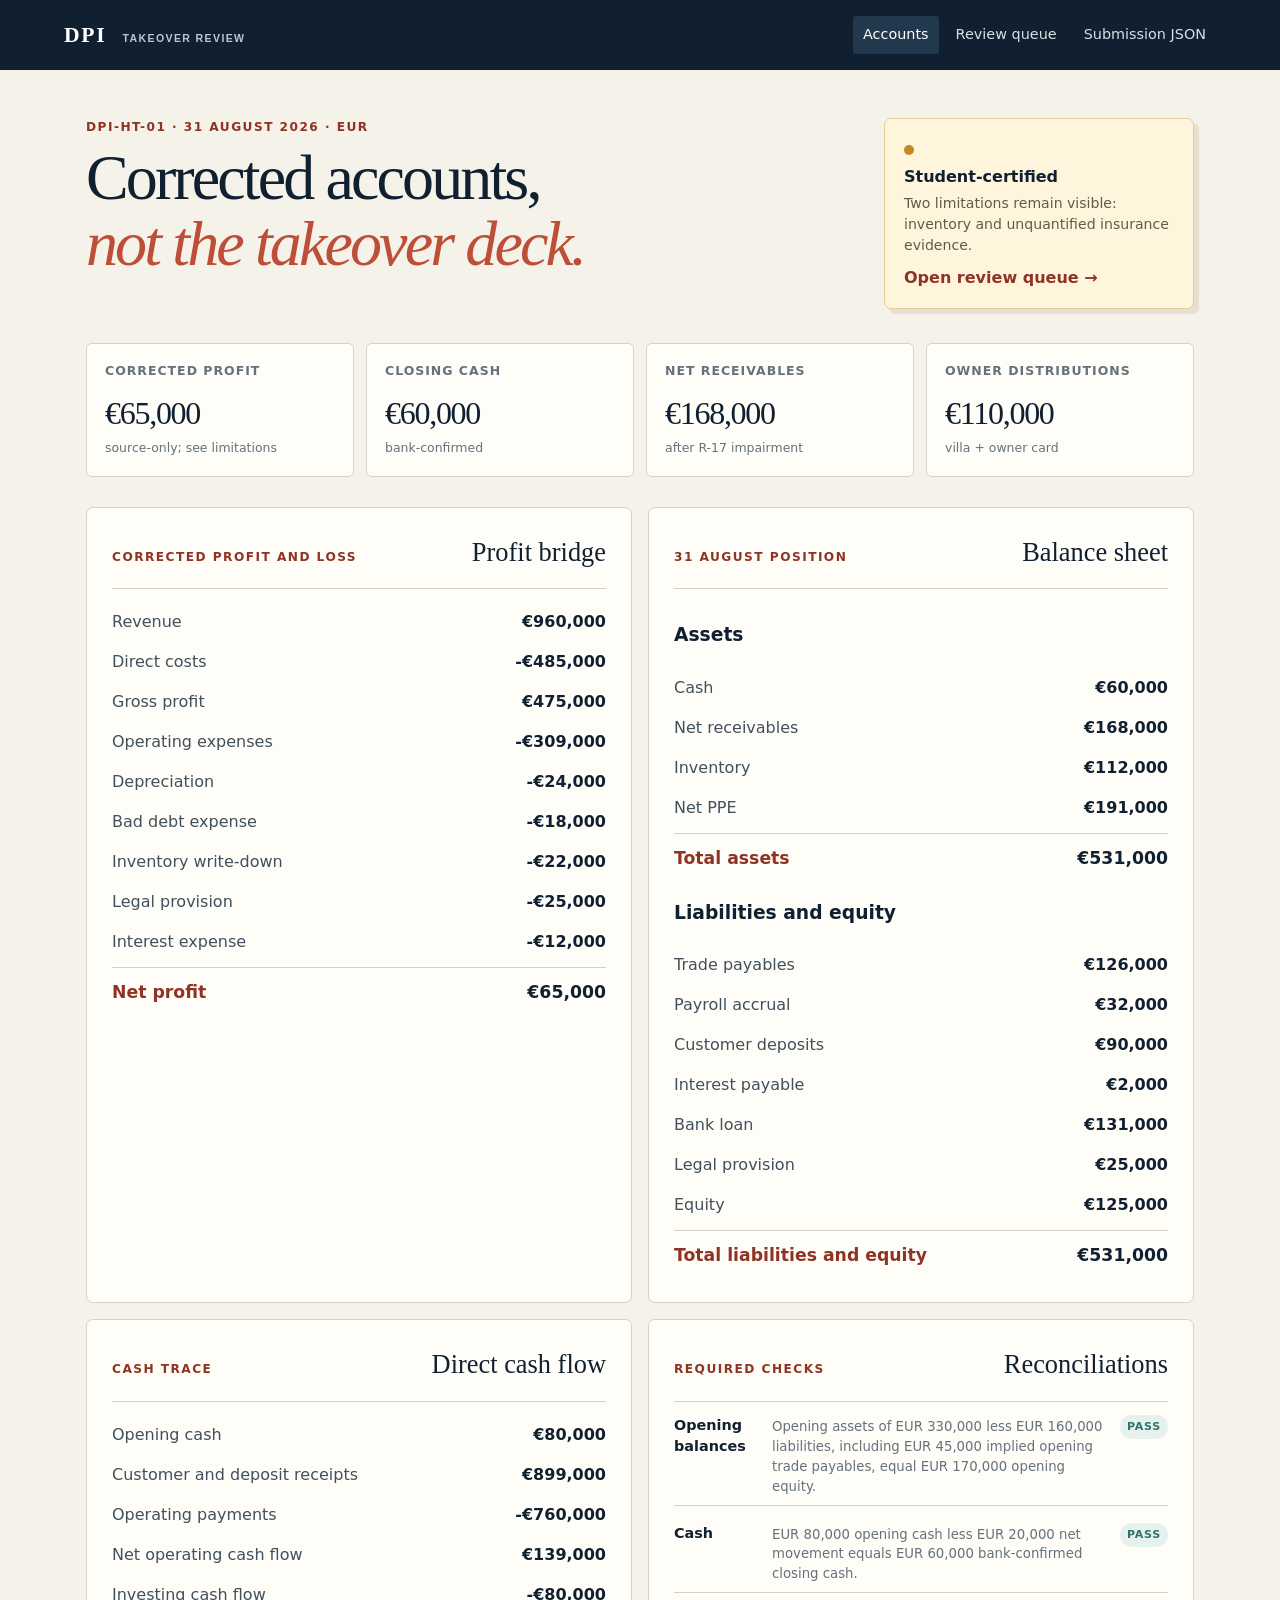
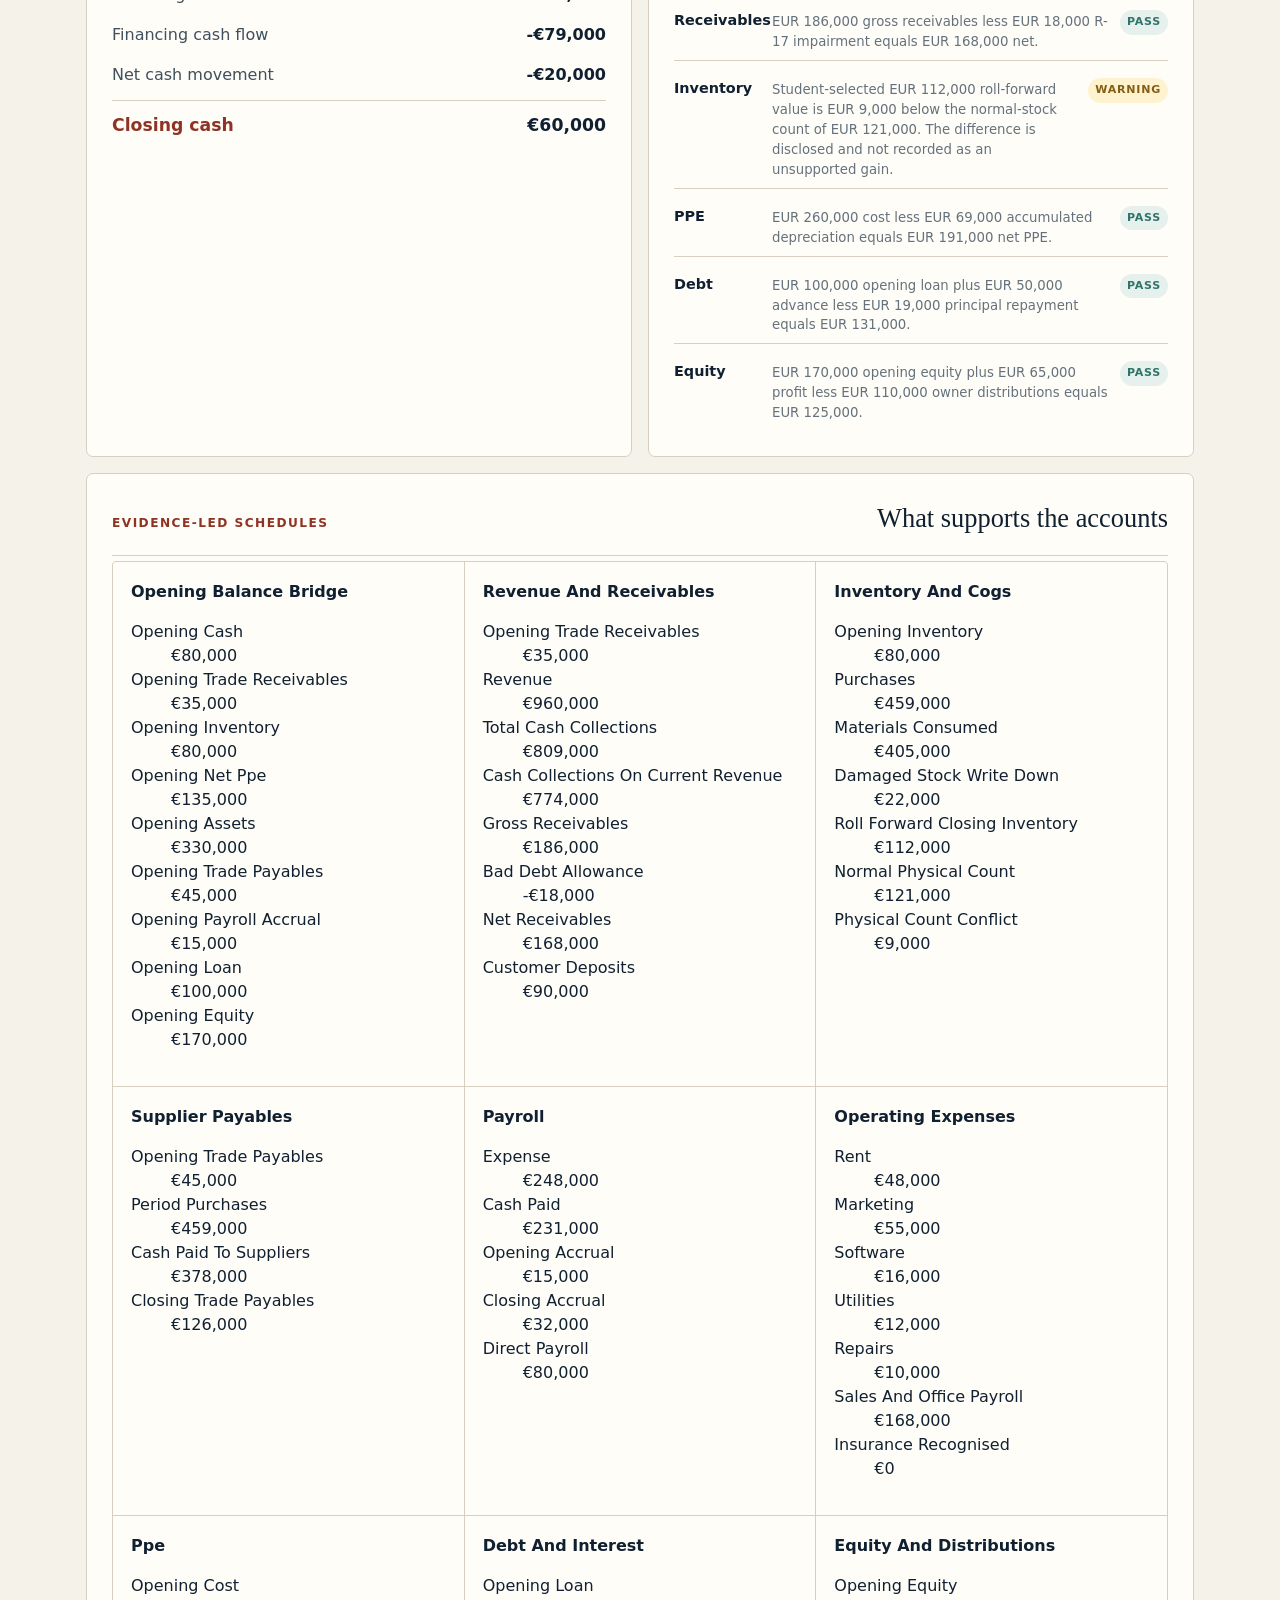
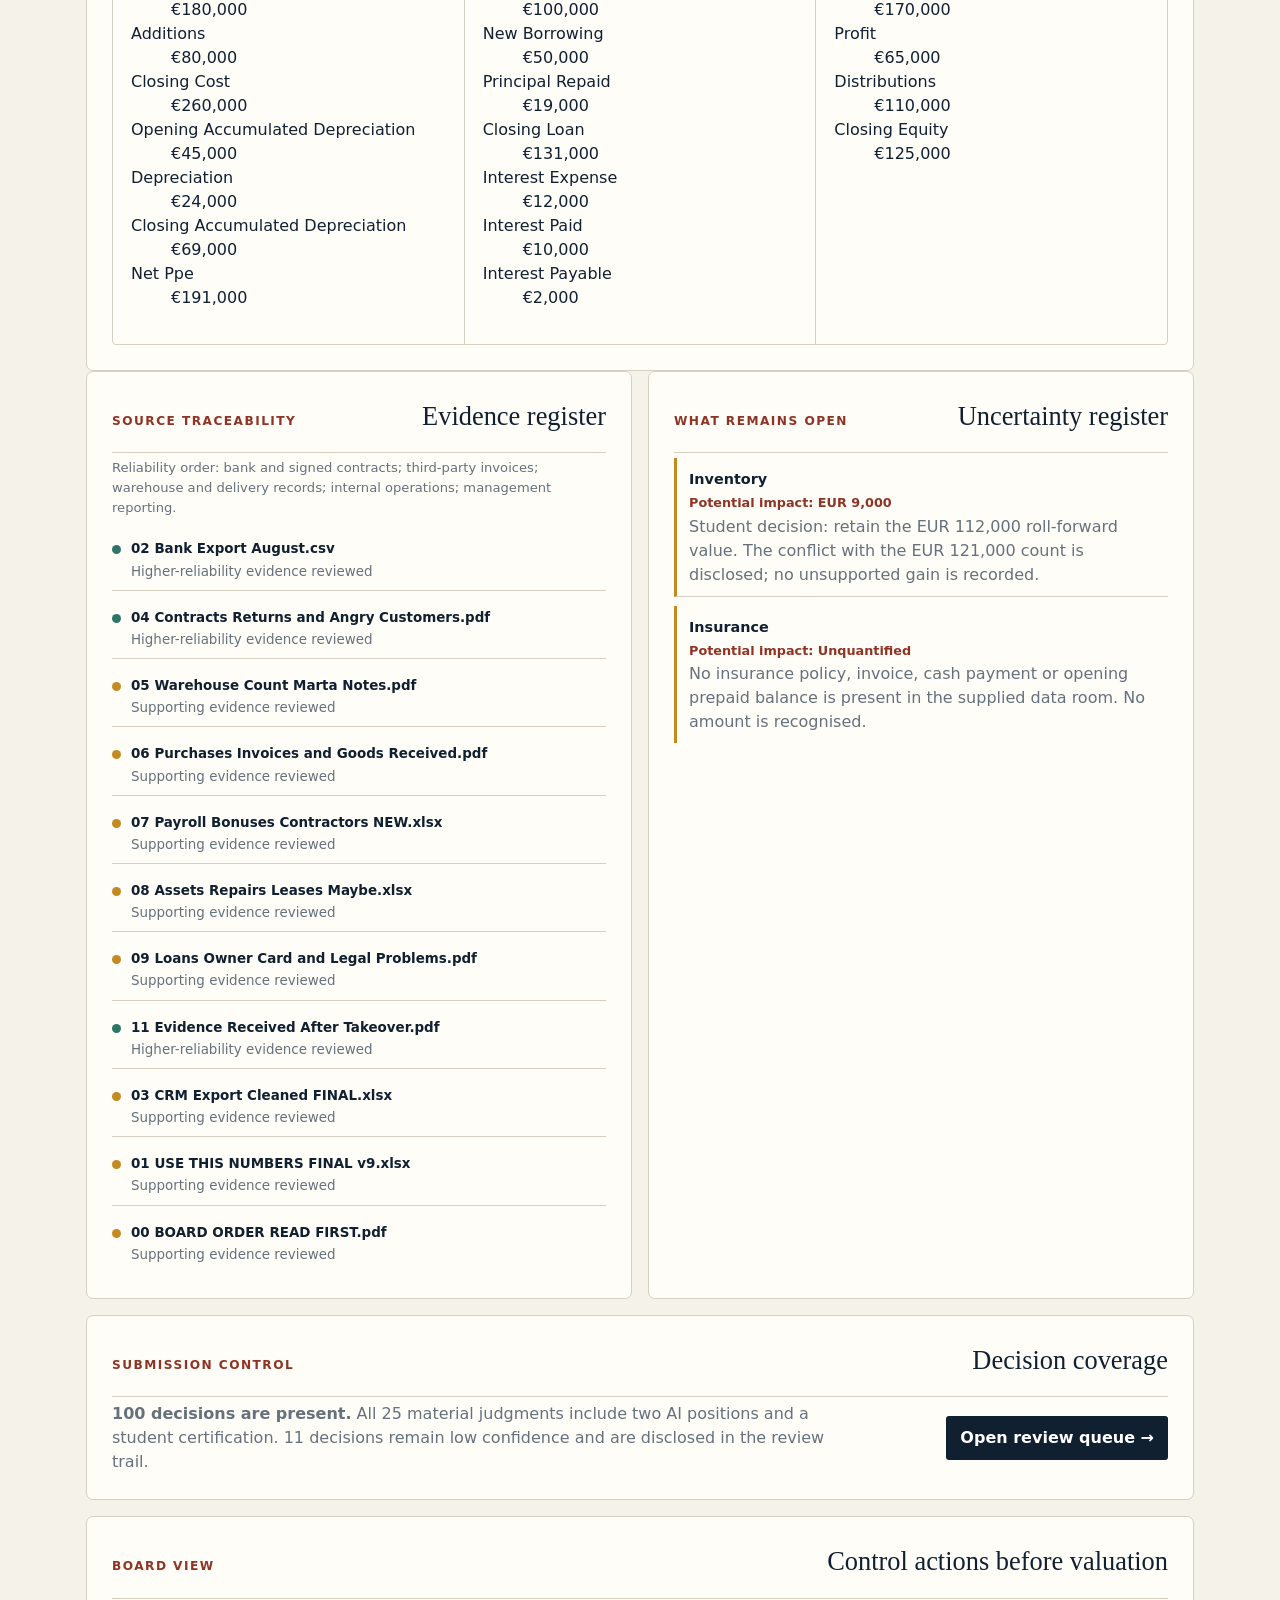
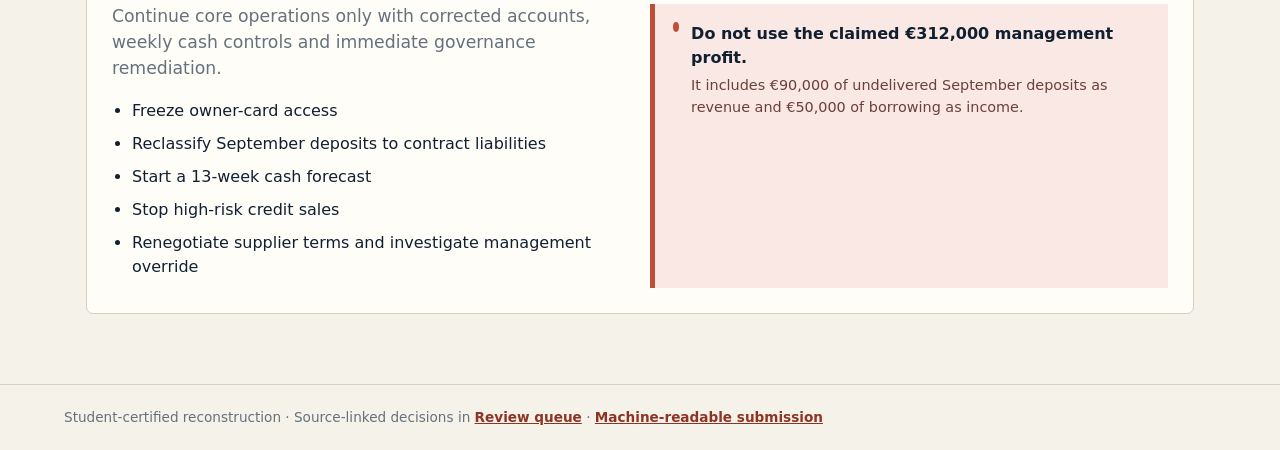
==== dpi-ht-01/index.html @ f5ee4459 "Add files via upload" ====
<!doctype html>
<html lang="en">
  <head>
    <meta charset="UTF-8" />
    <meta name="viewport" content="width=device-width, initial-scale=1.0" />
    <meta name="description" content="DPI hostile-takeover accounting reconstruction" />
    <title>DPI | Takeover Review</title>
    <link rel="icon" type="image/svg+xml" href="assets/favicon.svg" />
    <link rel="stylesheet" href="assets/site.css" />
  </head>
  <body data-page="main">
    <header class="topbar">
      <a class="brand" href="./">DPI <span>TAKEOVER REVIEW</span></a>
      <nav aria-label="Primary navigation"><a class="active" href="./">Accounts</a><a href="review/">Review queue</a><a href="submission.json">Submission JSON</a></nav>
    </header>
    <main class="shell">
      <section class="case-head">
        <div><p class="eyebrow">DPI-HT-01 · 31 August 2026 · EUR</p><h1>Corrected accounts,<br><em>not the takeover deck.</em></h1></div>
        <aside class="draft-card"><span class="signal amber"></span><strong>Student-certified</strong><p>Two limitations remain visible: inventory and unquantified insurance evidence.</p><a href="review/">Open review queue →</a></aside>
      </section>

      <section class="metric-grid" aria-label="Key reconstructed figures" id="metrics"></section>

      <section class="split-section">
        <div class="panel"><div class="panel-title"><p class="eyebrow">Corrected profit and loss</p><h2>Profit bridge</h2></div><div id="pnl" class="ledger"></div></div>
        <div class="panel"><div class="panel-title"><p class="eyebrow">31 August position</p><h2>Balance sheet</h2></div><div id="balance" class="ledger"></div></div>
      </section>

      <section class="split-section">
        <div class="panel"><div class="panel-title"><p class="eyebrow">Cash trace</p><h2>Direct cash flow</h2></div><div id="cashflow" class="ledger"></div></div>
        <div class="panel"><div class="panel-title"><p class="eyebrow">Required checks</p><h2>Reconciliations</h2></div><div id="reconciliations" class="check-list"></div></div>
      </section>

      <section class="panel wide"><div class="panel-title"><p class="eyebrow">Evidence-led schedules</p><h2>What supports the accounts</h2></div><div class="schedule-grid" id="schedules"></div></section>

      <section class="split-section">
        <div class="panel"><div class="panel-title"><p class="eyebrow">Source traceability</p><h2>Evidence register</h2></div><p class="small-note">Reliability order: bank and signed contracts; third-party invoices; warehouse and delivery records; internal operations; management reporting.</p><div id="evidence" class="evidence-register"></div></div>
        <div class="panel"><div class="panel-title"><p class="eyebrow">What remains open</p><h2>Uncertainty register</h2></div><div id="uncertainties" class="uncertainty-list"></div></div>
      </section>

      <section class="panel wide"><div class="panel-title"><p class="eyebrow">Submission control</p><h2>Decision coverage</h2></div><div id="decisionSummary" class="decision-summary"></div></section>

      <section class="panel wide"><div class="panel-title"><p class="eyebrow">Board view</p><h2>Control actions before valuation</h2></div><div class="board-grid"><div id="board"></div><div class="warning-note"><span class="signal red"></span><div><strong>Do not use the claimed €312,000 management profit.</strong><p>It includes €90,000 of undelivered September deposits as revenue and €50,000 of borrowing as income.</p></div></div></div></section>
    </main>
    <footer>Student-certified reconstruction · Source-linked decisions in <a href="review/">Review queue</a> · <a href="submission.json">Machine-readable submission</a></footer>
    <script type="module" src="assets/app.js"></script>
  </body>
</html>
---- dpi-ht-01/assets/site.css ----
:root{--ink:#102031;--paper:#f5f2ea;--panel:#fffdf8;--line:#d7d0c2;--muted:#65717c;--accent:#bd4e38;--accent-deep:#8f3425;--green:#2f7469;--amber:#c38a22;--red:#bd4e38}*{box-sizing:border-box}body{margin:0;background:var(--paper);color:var(--ink);font-family:Inter,ui-sans-serif,system-ui,-apple-system,BlinkMacSystemFont,"Segoe UI",sans-serif;font-size:16px;line-height:1.5}.topbar{min-height:70px;background:var(--ink);color:#fff;display:flex;align-items:center;justify-content:space-between;padding:0 5vw;gap:24px}.brand{font-family:Georgia,serif;font-size:1.35rem;letter-spacing:.08em;color:#fff;text-decoration:none;font-weight:700}.brand span{font:600 .66rem/1 Inter,ui-sans-serif,sans-serif;letter-spacing:.13em;color:#b8c8d2;margin-left:9px}.topbar nav{display:flex;align-items:center;gap:7px;flex-wrap:wrap}.topbar nav a{color:#d7e0e5;text-decoration:none;padding:8px 10px;border-radius:3px;font-size:.9rem}.topbar nav a:hover,.topbar nav a.active{background:#22384c;color:#fff}.shell{max-width:1160px;margin:0 auto;padding:48px 26px 70px}.case-head,.review-head{display:flex;align-items:flex-start;justify-content:space-between;gap:36px;margin-bottom:34px}.eyebrow{font-size:.76rem;text-transform:uppercase;letter-spacing:.12em;font-weight:800;color:var(--accent-deep);margin:0 0 9px}h1,h2,p{margin-top:0}h1{font-family:Georgia,serif;font-size:clamp(2.25rem,5vw,4.6rem);font-weight:500;line-height:1.03;letter-spacing:-.045em;margin-bottom:0}h1 em{color:var(--accent);font-style:italic}.lede{max-width:730px;font-size:1.08rem;color:var(--muted)}h2{font-family:Georgia,serif;font-size:1.65rem;font-weight:500;margin-bottom:0}.draft-card{width:310px;flex:0 0 auto;background:#fff5dc;border:1px solid #e4cf96;border-radius:7px;padding:18px 19px;box-shadow:5px 5px 0 #e7dfcf}.draft-card strong{display:block;margin:4px 0}.draft-card p{font-size:.88rem;color:#625b48;margin-bottom:10px}.draft-card a{color:var(--accent-deep);font-weight:800;text-decoration:none}.signal{display:inline-block;width:10px;height:10px;border-radius:50%;background:var(--amber);vertical-align:middle}.signal.red{background:var(--red)}.signal.amber{background:var(--amber)}.metric-grid{display:grid;grid-template-columns:repeat(4,1fr);gap:12px;margin:0 0 30px}.metric{background:var(--panel);border:1px solid var(--line);padding:18px;border-radius:6px}.metric .label{color:var(--muted);font-size:.78rem;font-weight:700;text-transform:uppercase;letter-spacing:.08em}.metric .value{font-family:Georgia,serif;font-size:2rem;letter-spacing:-.04em;margin:8px 0 0}.metric .note{font-size:.78rem;color:var(--muted);margin:2px 0 0}.split-section{display:grid;grid-template-columns:1fr 1fr;gap:16px;margin-bottom:16px}.panel{background:var(--panel);border:1px solid var(--line);border-radius:7px;padding:25px}.panel.wide{margin-top:16px}.panel-title{display:flex;justify-content:space-between;align-items:baseline;border-bottom:1px solid var(--line);padding-bottom:16px;margin-bottom:5px}.panel-title .eyebrow{margin:0}.ledger{padding-top:8px}.ledger-row{display:flex;justify-content:space-between;gap:10px;padding:8px 0;color:#40505d}.ledger-row strong{color:var(--ink)}.ledger-row.total{border-top:1px solid var(--line);margin-top:5px;padding-top:12px;font-weight:800;color:var(--ink)}.ledger-row.emphasis{color:var(--accent-deep);font-size:1.08rem}.schedule-grid{display:grid;grid-template-columns:repeat(3,1fr);gap:1px;background:var(--line);border:1px solid var(--line);border-radius:4px;overflow:hidden}.schedule{padding:18px;background:var(--panel)}.schedule h3{font-size:1rem;margin:0 0 7px}.schedule p{font-size:.87rem;color:var(--muted);margin:0}.schedule strong{font-family:Georgia,serif;font-size:1.5rem;color:var(--ink);display:block;margin:8px 0 2px}.board-grid{display:grid;grid-template-columns:1fr 1fr;gap:20px}.board-grid ul{margin:0;padding-left:20px}.board-grid li{margin:0 0 9px}.warning-note{background:#f9e8e3;border-left:5px solid var(--accent);padding:18px;display:flex;gap:12px;align-items:flex-start}.warning-note p{margin:5px 0 0;color:#6b413a;font-size:.9rem}footer{border-top:1px solid var(--line);padding:22px 5vw;color:var(--muted);font-size:.85rem}footer a{color:var(--accent-deep);font-weight:700}.review-head{margin-bottom:20px}.review-head h1{font-size:clamp(2.4rem,5vw,4rem)}.review-counts{display:flex;gap:8px;flex-wrap:wrap;max-width:350px;justify-content:flex-end}.count-chip{border:1px solid var(--line);background:var(--panel);padding:8px 10px;font-size:.8rem}.count-chip strong{display:block;font-size:1.25rem;color:var(--accent-deep)}.filterbar{display:flex;gap:8px;flex-wrap:wrap;border-top:1px solid var(--line);border-bottom:1px solid var(--line);padding:14px 0;margin-bottom:18px}.filterbar button{background:transparent;border:1px solid var(--line);color:var(--ink);padding:8px 11px;border-radius:3px;font:700 .83rem Inter,ui-sans-serif,sans-serif;cursor:pointer}.filterbar button:hover,.filterbar button.selected{background:var(--ink);color:#fff;border-color:var(--ink)}.decision-list{display:grid;gap:9px}.decision{background:var(--panel);border:1px solid var(--line);border-radius:5px;padding:17px 18px}.decision header{display:flex;gap:10px;align-items:flex-start;justify-content:space-between}.decision-id{font-size:.76rem;letter-spacing:.09em;font-weight:800;color:var(--accent-deep)}.decision h3{font-size:1rem;margin:3px 0 0}.decision .answer{margin:12px 0 0;color:#344553}.badges{display:flex;gap:6px;flex-wrap:wrap;justify-content:flex-end}.badge{font-size:.7rem;text-transform:uppercase;letter-spacing:.06em;font-weight:800;padding:4px 7px;border-radius:20px;background:#e5e8e6;color:#455451;white-space:nowrap}.badge.material{background:#fee7e1;color:#8f3425}.badge.low,.badge.open{background:#fff2ce;color:#855e14}.evidence{font-size:.78rem;color:var(--muted);margin:10px 0 0}.evidence b{color:#43515c}.judgment{margin-top:12px;padding:12px;background:#f8f3e9;border-left:3px solid var(--amber);font-size:.86rem;color:#5e594e}.judgment p:last-child{margin-bottom:0}@media(max-width:800px){.topbar{padding:14px 6vw;align-items:flex-start;flex-direction:column}.shell{padding:32px 18px 52px}.case-head,.review-head{flex-direction:column;gap:22px}.draft-card{width:auto}.metric-grid,.schedule-grid{grid-template-columns:repeat(2,1fr)}.split-section,.board-grid{grid-template-columns:1fr}.review-counts{justify-content:flex-start}}@media(max-width:480px){.metric-grid,.schedule-grid{grid-template-columns:1fr}.panel{padding:19px}.topbar nav a{padding:6px}.brand span{display:block;margin:3px 0 0}}
.small-note{font-size:.82rem;color:var(--muted);margin:0 0 14px}.check-list,.evidence-register,.uncertainty-list{display:grid;gap:9px}.check-row,.source-row,.uncertainty{border-bottom:1px solid var(--line);padding:8px 0}.check-row:last-child,.source-row:last-child,.uncertainty:last-child{border-bottom:0}.check-row{display:grid;grid-template-columns:88px 1fr auto;gap:10px;align-items:start;font-size:.83rem}.check-row strong{font-size:.9rem}.check-row p,.source-row p,.uncertainty p{color:var(--muted);margin:2px 0 0}.status{font-size:.69rem;text-transform:uppercase;letter-spacing:.07em;font-weight:800;border-radius:999px;padding:4px 7px;background:#e6f0ed;color:var(--green);white-space:nowrap}.status.warning,.status.required{background:#fff2ce;color:#855e14}.source-row{display:flex;gap:10px;align-items:flex-start;font-size:.84rem}.source-row .source-dot{width:9px;height:9px;border-radius:50%;background:var(--green);margin-top:6px;flex:0 0 auto}.source-row.supporting .source-dot{background:var(--amber)}.source-row strong{display:block}.uncertainty{border-left:3px solid var(--amber);padding:9px 0 9px 12px}.uncertainty strong{font-size:.9rem}.uncertainty .impact{display:block;color:var(--accent-deep);font-weight:800;font-size:.8rem;margin-top:2px}.decision-summary{display:grid;grid-template-columns:1fr auto;gap:20px;align-items:center}.decision-summary p{margin:0;color:var(--muted);max-width:720px}.decision-summary a{background:var(--ink);color:#fff;text-decoration:none;font-weight:800;padding:10px 14px;border-radius:3px;white-space:nowrap}@media(max-width:800px){.decision-summary{grid-template-columns:1fr}.check-row{grid-template-columns:76px 1fr}.check-row .status{grid-column:2;justify-self:start}}
.review-trail{display:grid;gap:0;margin-top:14px;border:1px solid #e3d8c4;background:#fcf8ef}.review-trail>div{padding:12px 14px;border-bottom:1px solid #e3d8c4}.review-trail>div:last-child{border-bottom:0}.review-trail span{display:block;font-size:.7rem;text-transform:uppercase;letter-spacing:.08em;color:var(--accent-deep);font-weight:800;margin-bottom:4px}.review-trail p{margin:0;color:#4d514d;font-size:.88rem}.effect-grid{display:grid;grid-template-columns:repeat(5,1fr);gap:8px;margin:8px 0 0}.effect-grid div{background:#fffdf8;padding:8px;border:1px solid #e6dece}.effect-grid dt{font-size:.72rem;color:var(--muted);font-weight:700}.effect-grid dd{margin:3px 0 0;font-family:Georgia,serif;font-size:1rem;color:var(--ink)}@media(max-width:600px){.effect-grid{grid-template-columns:repeat(2,1fr)}}
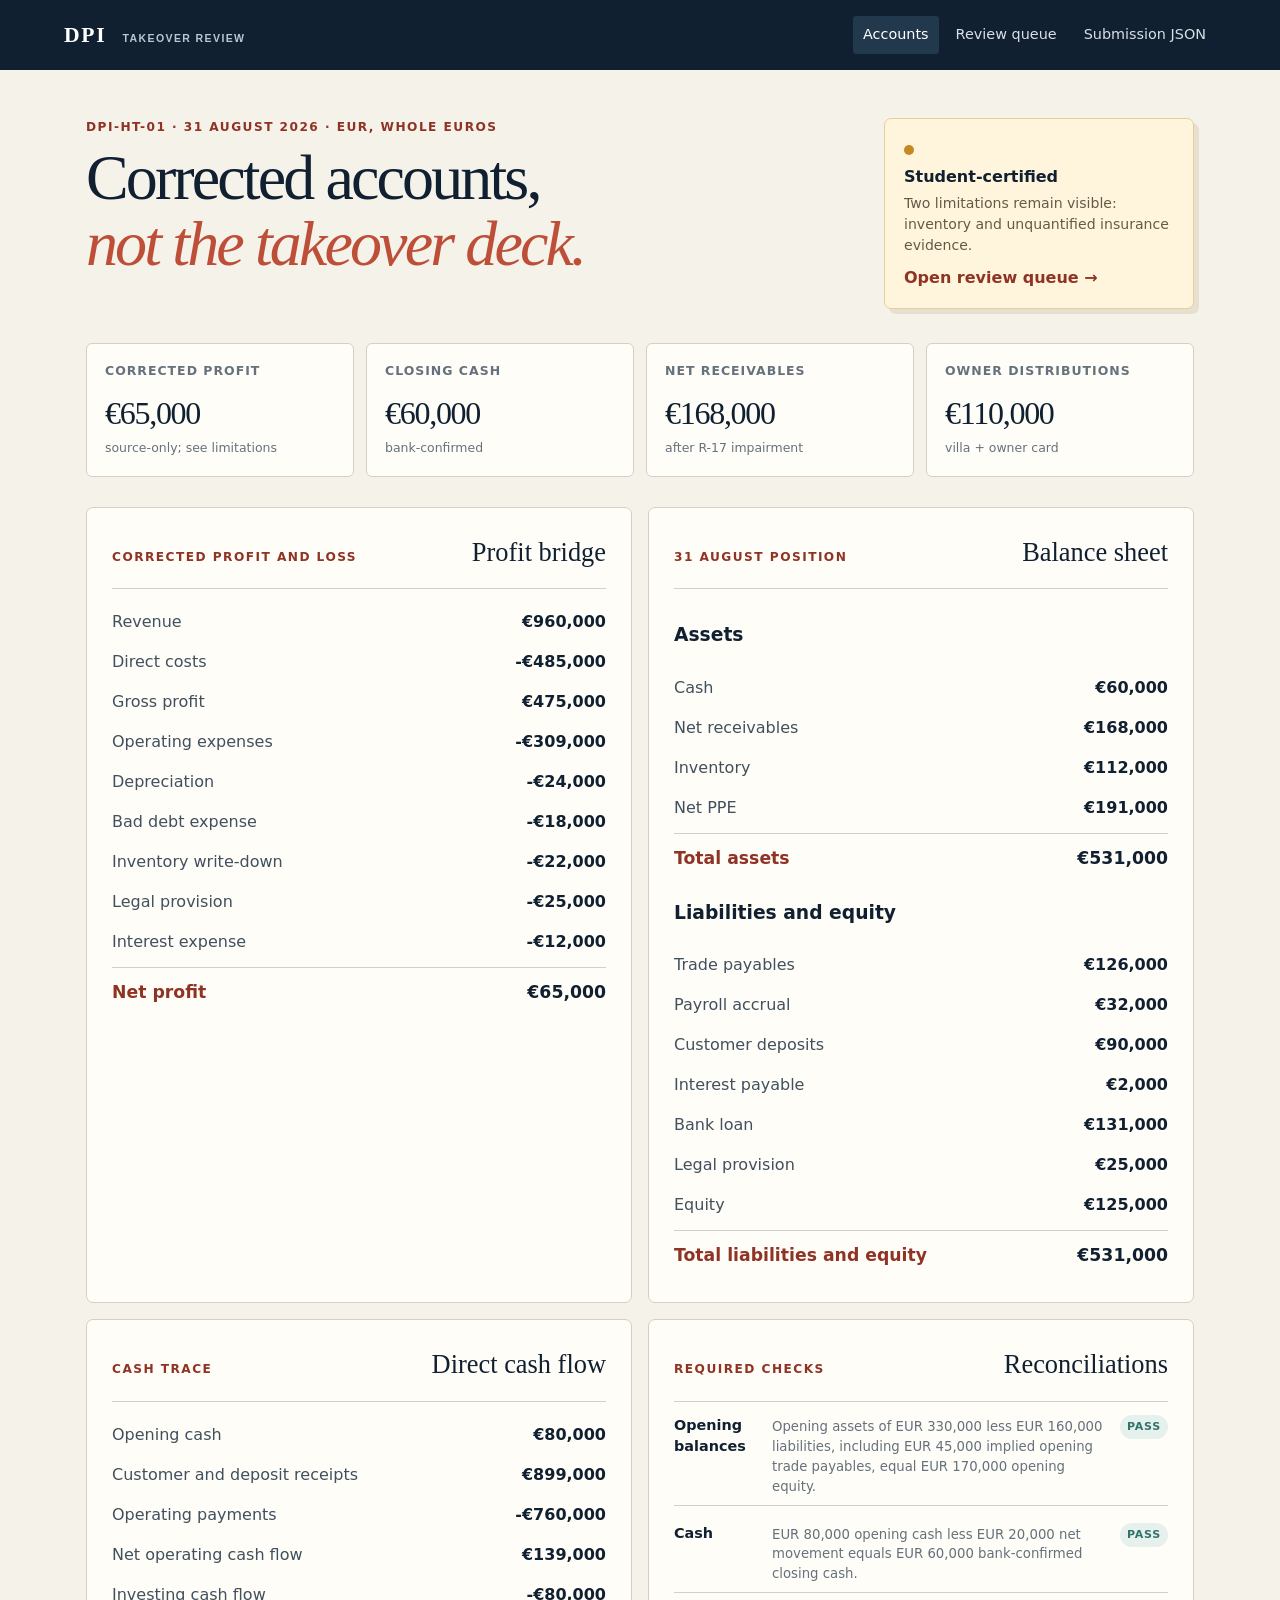
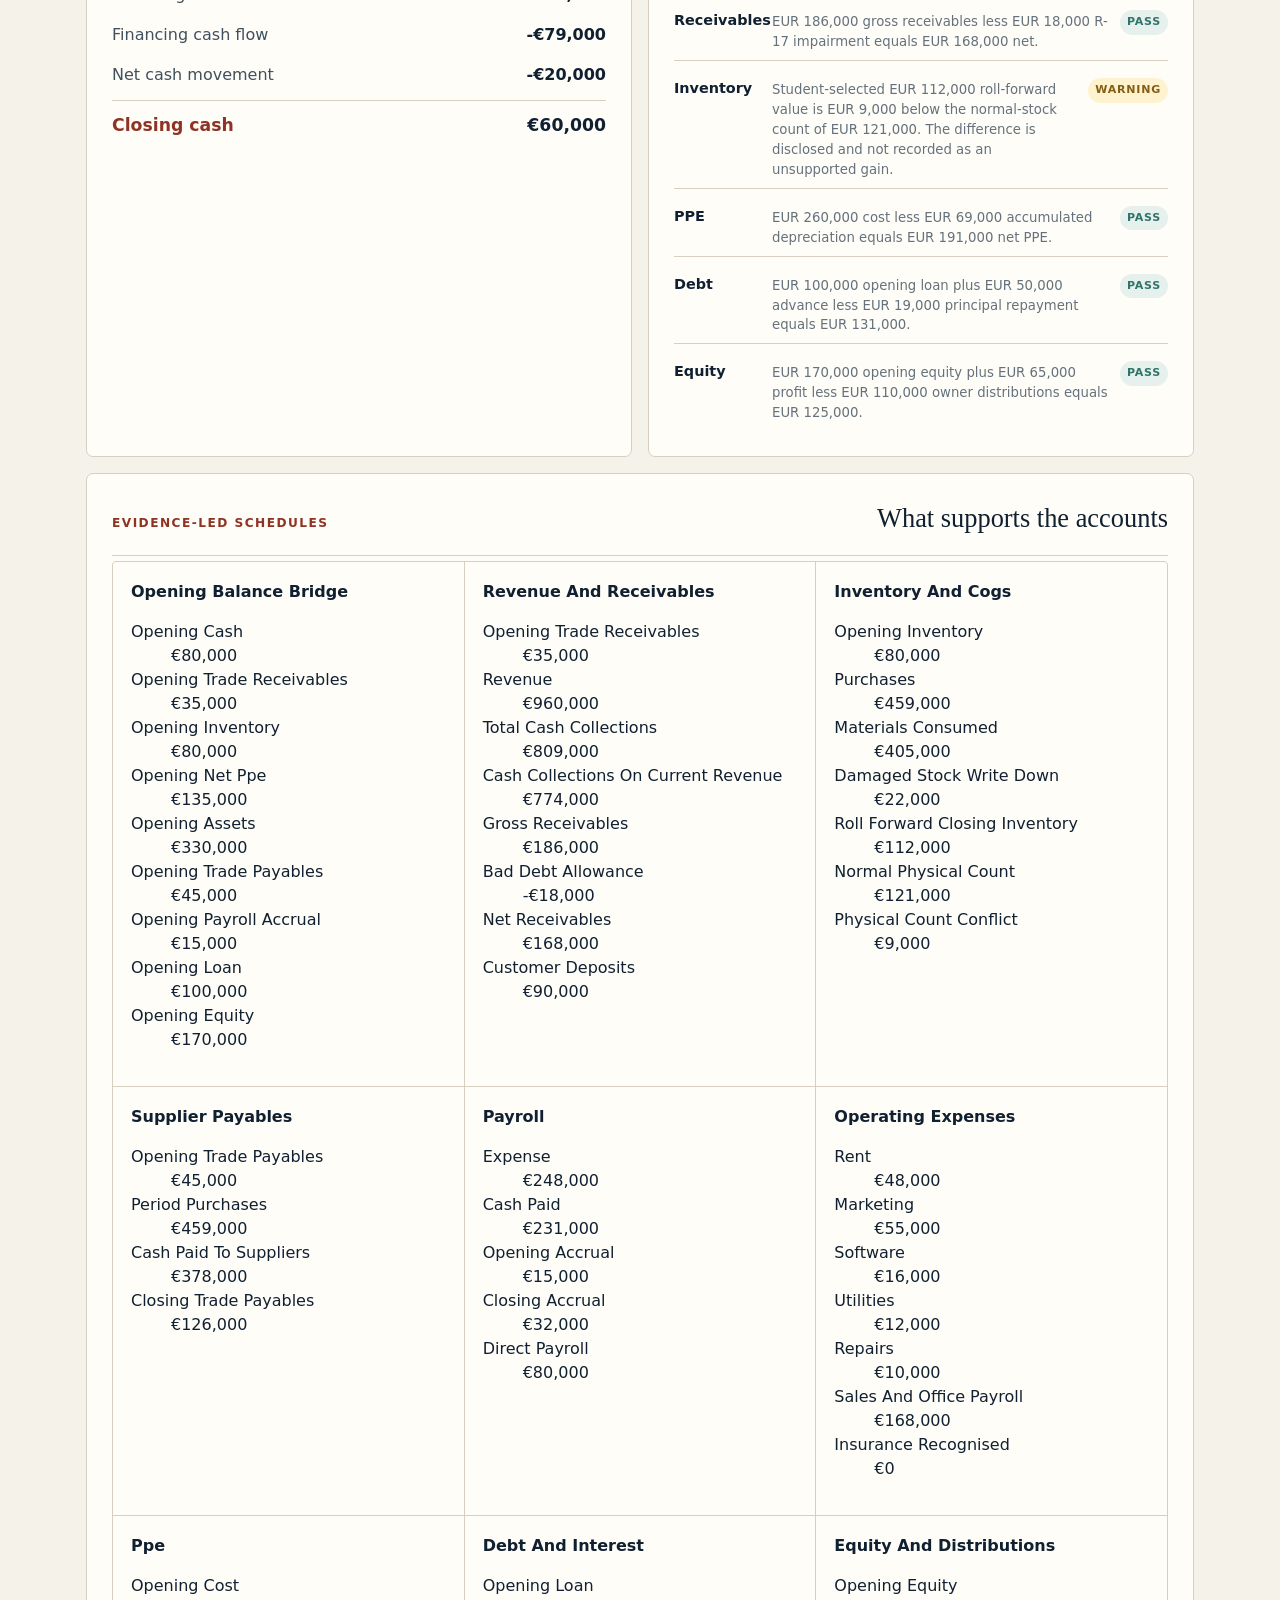
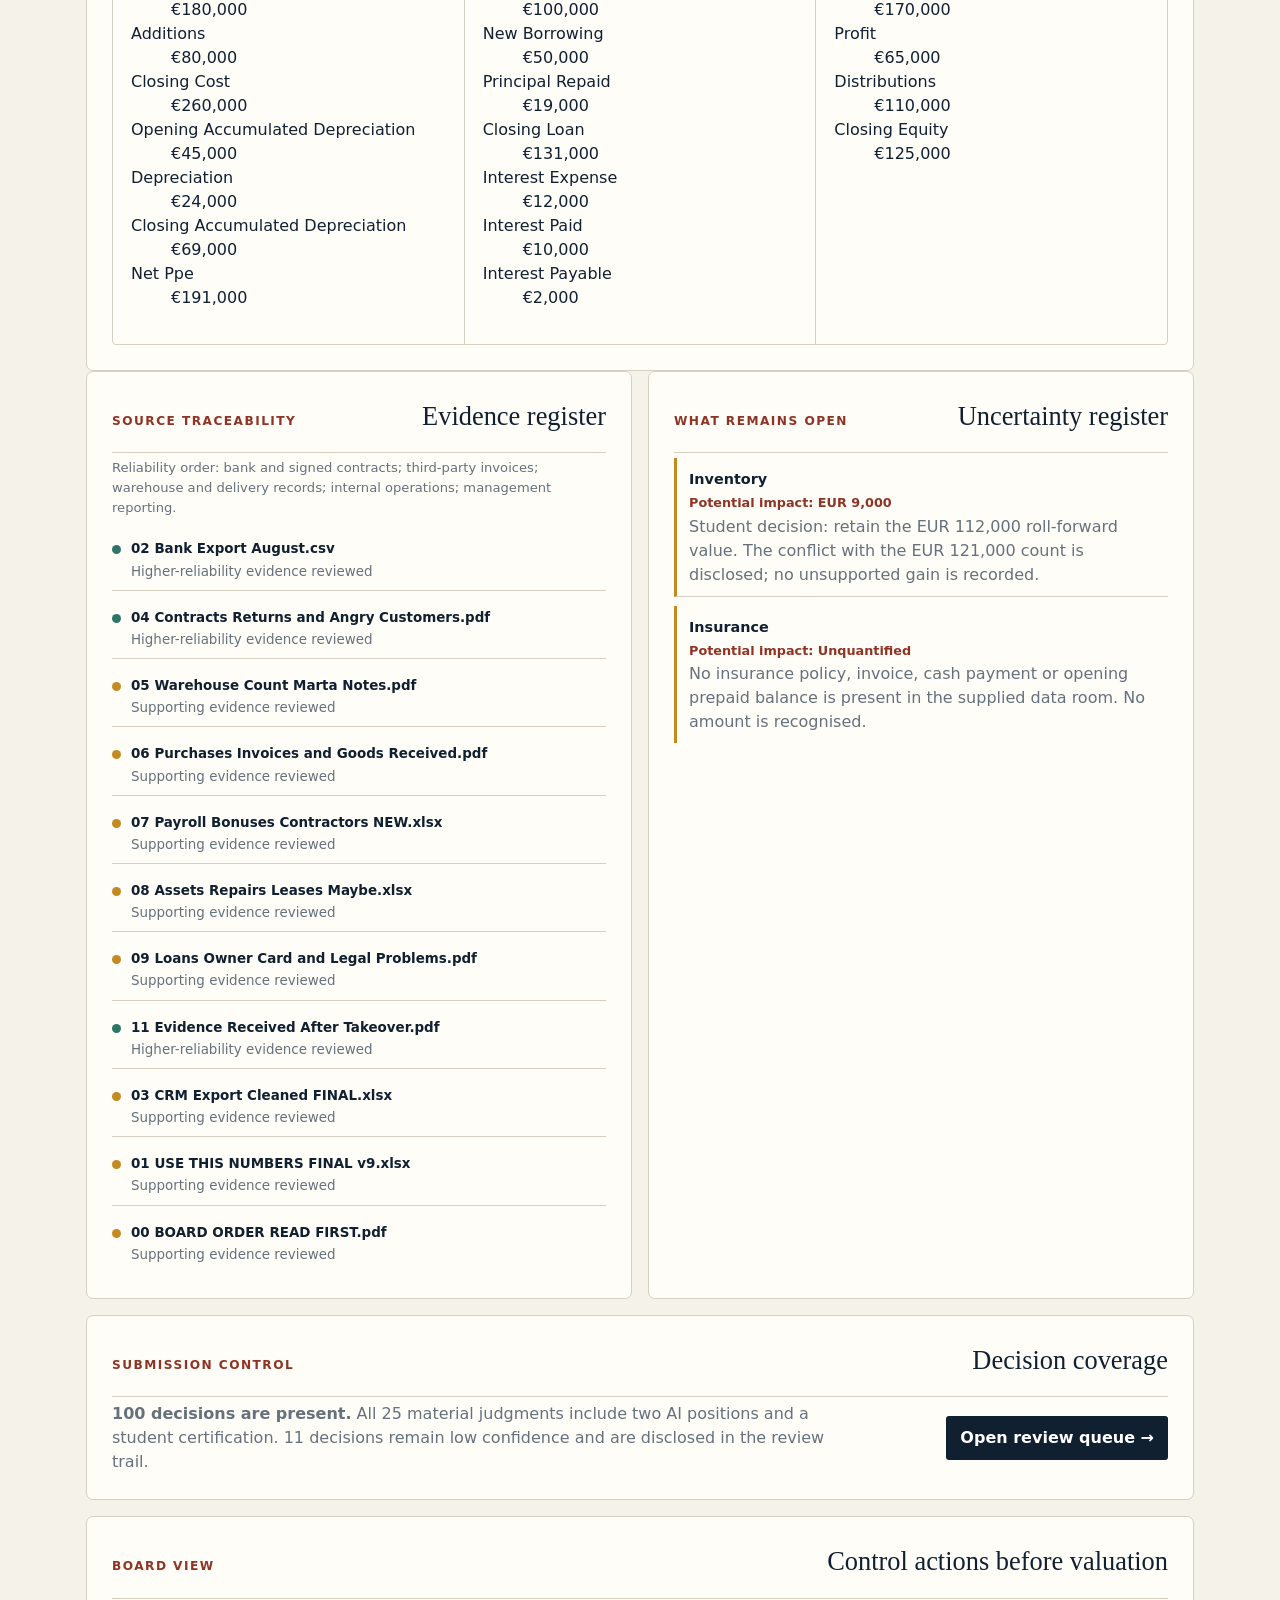
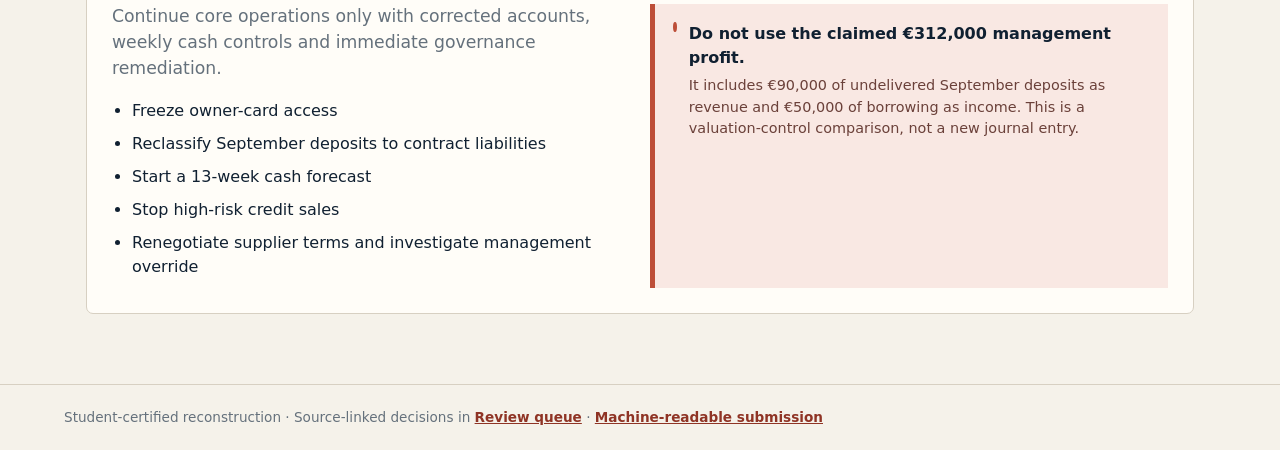
==== commit cfb8ec02: "Add files via upload" ====
--- a/dpi-ht-01/index.html
+++ b/dpi-ht-01/index.html
@@ -15,7 +15,7 @@
     </header>
     <main class="shell">
       <section class="case-head">
-        <div><p class="eyebrow">DPI-HT-01 · 31 August 2026 · EUR</p><h1>Corrected accounts,<br><em>not the takeover deck.</em></h1></div>
+        <div><p class="eyebrow">DPI-HT-01 · 31 August 2026 · EUR, whole euros</p><h1>Corrected accounts,<br><em>not the takeover deck.</em></h1></div>
         <aside class="draft-card"><span class="signal amber"></span><strong>Student-certified</strong><p>Two limitations remain visible: inventory and unquantified insurance evidence.</p><a href="review/">Open review queue →</a></aside>
       </section>
 
@@ -40,7 +40,7 @@
 
       <section class="panel wide"><div class="panel-title"><p class="eyebrow">Submission control</p><h2>Decision coverage</h2></div><div id="decisionSummary" class="decision-summary"></div></section>
 
-      <section class="panel wide"><div class="panel-title"><p class="eyebrow">Board view</p><h2>Control actions before valuation</h2></div><div class="board-grid"><div id="board"></div><div class="warning-note"><span class="signal red"></span><div><strong>Do not use the claimed €312,000 management profit.</strong><p>It includes €90,000 of undelivered September deposits as revenue and €50,000 of borrowing as income.</p></div></div></div></section>
+      <section class="panel wide"><div class="panel-title"><p class="eyebrow">Board view</p><h2>Control actions before valuation</h2></div><div class="board-grid"><div id="board"></div><div class="warning-note"><span class="signal red"></span><div><strong>Do not use the claimed €312,000 management profit.</strong><p>It includes €90,000 of undelivered September deposits as revenue and €50,000 of borrowing as income. This is a valuation-control comparison, not a new journal entry.</p></div></div></div></section>
     </main>
     <footer>Student-certified reconstruction · Source-linked decisions in <a href="review/">Review queue</a> · <a href="submission.json">Machine-readable submission</a></footer>
     <script type="module" src="assets/app.js"></script>
